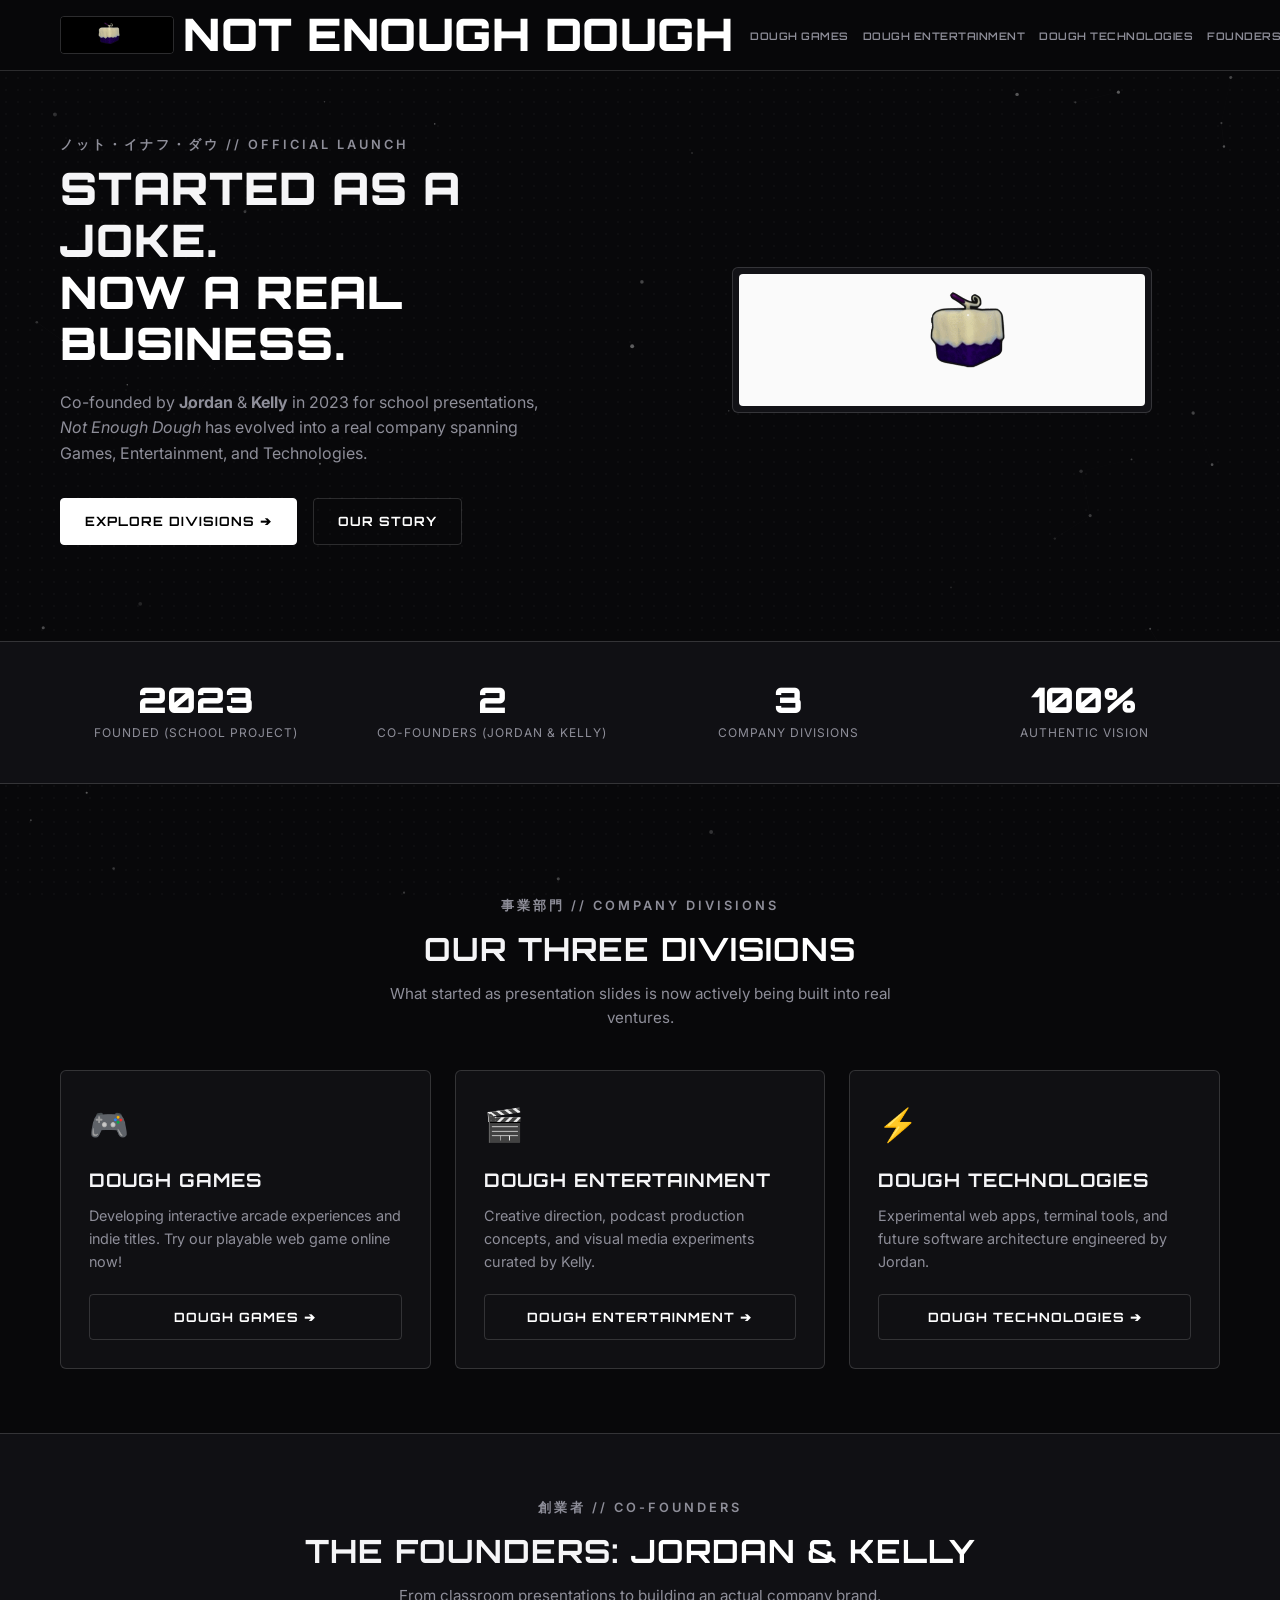
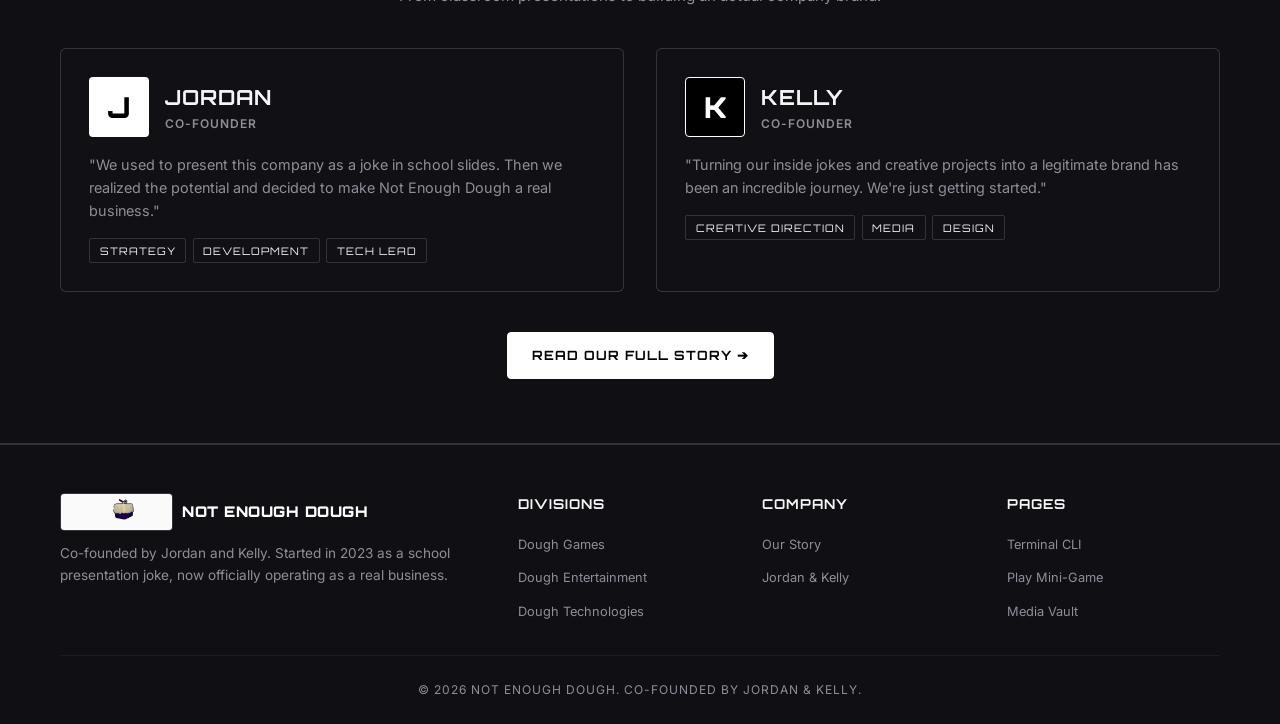
==== index.html @ a46f5b24 "Fix HTML entity encoding for brand title" ====
<!DOCTYPE html>
<html lang="en">
<head>
  <meta charset="UTF-8">
  <meta name="viewport" content="width=device-width, initial-scale=1.0">
  <title>NOT ENOUGH DOUGH | Official Headquarters</title>
  <link rel="preconnect" href="https://fonts.googleapis.com">
  <link rel="preconnect" href="https://fonts.gstatic.com" crossorigin>
  <link href="https://fonts.googleapis.com/css2?family=Inter:wght@300;400;600;700&family=Orbitron:wght@400;600;800;900&display=swap" rel="stylesheet">
  <link rel="stylesheet" href="css/style.css">
</head>
<body>

  <!-- Overlay Pattern -->
  <div class="scanlines"></div>

  <!-- Navigation -->
  <header class="navbar">
    <div class="container">
      <a href="index.html" class="logo-brand">
        <img src="assets/logo-black.gif" alt="Not Enough Dough Logo">
        <span class="brand-title" style="font-size: 2.8rem;">Not Enough Dough</span>
      </a>

      <nav>
        <ul class="nav-links">
          <li><a href="games.html">Dough Games</a></li>
          <li><a href="entertainment.html">Dough Entertainment</a></li>
          <li><a href="technologies.html">Dough Technologies</a></li>
          <li><a href="about.html">Founders & Story</a></li>
        </ul>
      </nav>

      <button class="mobile-toggle">☰</button>
    </div>
  </header>

  <main>
    <!-- Hero Section -->
    <section class="hero">
      <div class="container hero-grid">
        <div class="hero-content">
          <div class="japanese-title" style="margin-bottom: 0.5rem;">ノット・イナフ・ダウ // OFFICIAL LAUNCH</div>
          <h1>STARTED AS A JOKE. <br><span class="text-white">NOW A REAL BUSINESS.</span></h1>
          <p>
            Co-founded by <strong>Jordan</strong> & <strong>Kelly</strong> in 2023 for school presentations, <em>Not Enough Dough</em> has evolved into a real company spanning Games, Entertainment, and Technologies.
          </p>
          <div class="hero-actions">
            <a href="#divisions" class="btn btn-primary">EXPLORE DIVISIONS ➔</a>
            <a href="about.html" class="btn btn-outline">OUR STORY</a>
          </div>
        </div>

        <div class="hero-media">
          <div class="hero-logo-frame">
            <img src="assets/logo-white.gif" alt="Not Enough Dough Animated Logo">
          </div>
        </div>
      </div>
    </section>

    <!-- Real Metrics Bar -->
    <section class="stats-bar">
      <div class="container">
        <div class="stats-grid">
          <div class="stat-item">
            <div class="number">2023</div>
            <div class="label">Founded (School Project)</div>
          </div>
          <div class="stat-item">
            <div class="number">2</div>
            <div class="label">Co-Founders (Jordan & Kelly)</div>
          </div>
          <div class="stat-item">
            <div class="number">3</div>
            <div class="label">Company Divisions</div>
          </div>
          <div class="stat-item">
            <div class="number">100%</div>
            <div class="label">Authentic Vision</div>
          </div>
        </div>
      </div>
    </section>

    <!-- Divisions Section -->
    <section id="divisions">
      <div class="container">
        <div class="section-title">
          <div class="japanese-title" style="margin-bottom: 0.5rem;">事業部門 // COMPANY DIVISIONS</div>
          <h2>OUR THREE <span class="text-white">DIVISIONS</span></h2>
          <p>What started as presentation slides is now actively being built into real ventures.</p>
        </div>

        <div class="grid-3">
          <!-- Dough Games -->
          <div class="card">
            <div style="font-size: 2rem; margin-bottom: 1rem;">🎮</div>
            <h3>Dough Games</h3>
            <p style="color: var(--text-muted); font-size: 0.9rem; margin: 0.5rem 0 1.25rem;">
              Developing interactive arcade experiences and indie titles. Try our playable web game online now!
            </p>
            <a href="games.html" class="btn btn-outline" style="width: 100%;">DOUGH GAMES ➔</a>
          </div>

          <!-- Dough Entertainment -->
          <div class="card">
            <div style="font-size: 2rem; margin-bottom: 1rem;">🎬</div>
            <h3>Dough Entertainment</h3>
            <p style="color: var(--text-muted); font-size: 0.9rem; margin: 0.5rem 0 1.25rem;">
              Creative direction, podcast production concepts, and visual media experiments curated by Kelly.
            </p>
            <a href="entertainment.html" class="btn btn-outline" style="width: 100%;">DOUGH ENTERTAINMENT ➔</a>
          </div>

          <!-- Dough Technologies -->
          <div class="card">
            <div style="font-size: 2rem; margin-bottom: 1rem;">⚡</div>
            <h3>Dough Technologies</h3>
            <p style="color: var(--text-muted); font-size: 0.9rem; margin: 0.5rem 0 1.25rem;">
              Experimental web apps, terminal tools, and future software architecture engineered by Jordan.
            </p>
            <a href="technologies.html" class="btn btn-outline" style="width: 100%;">DOUGH TECHNOLOGIES ➔</a>
          </div>
        </div>
      </div>
    </section>

    <!-- Co-Founders Spotlight -->
    <section style="background: var(--bg-secondary); border-top: 1px solid var(--border-color); border-bottom: 1px solid var(--border-color);">
      <div class="container">
        <div class="section-title">
          <div class="japanese-title" style="margin-bottom: 0.5rem;">創業者 // CO-FOUNDERS</div>
          <h2>THE FOUNDERS: <span class="text-white">JORDAN & KELLY</span></h2>
          <p>From classroom presentations to building an actual company brand.</p>
        </div>

        <div class="grid-2">
          <!-- Jordan -->
          <div class="card">
            <div class="founder-header">
              <div class="founder-avatar">J</div>
              <div class="founder-info">
                <h3>JORDAN</h3>
                <div class="role">CO-FOUNDER</div>
              </div>
            </div>
            <p style="color:var(--text-muted); font-size:0.9rem;">
              "We used to present this company as a joke in school slides. Then we realized the potential and decided to make Not Enough Dough a real business."
            </p>
            <div class="founder-tags">
              <span class="tag">STRATEGY</span>
              <span class="tag">DEVELOPMENT</span>
              <span class="tag">TECH LEAD</span>
            </div>
          </div>

          <!-- Kelly -->
          <div class="card">
            <div class="founder-header">
              <div class="founder-avatar" style="background:#000; color:#fff; border:1px solid #fff;">K</div>
              <div class="founder-info">
                <h3>KELLY</h3>
                <div class="role">CO-FOUNDER</div>
              </div>
            </div>
            <p style="color:var(--text-muted); font-size:0.9rem;">
              "Turning our inside jokes and creative projects into a legitimate brand has been an incredible journey. We're just getting started."
            </p>
            <div class="founder-tags">
              <span class="tag">CREATIVE DIRECTION</span>
              <span class="tag">MEDIA</span>
              <span class="tag">DESIGN</span>
            </div>
          </div>
        </div>

        <div style="text-align: center; margin-top: 2.5rem;">
          <a href="about.html" class="btn btn-primary">READ OUR FULL STORY ➔</a>
        </div>
      </div>
    </section>
  </main>

  <!-- Footer -->
  <footer>
    <div class="container">
      <div class="footer-grid">
        <div class="footer-brand">
          <div class="logo-brand">
            <img src="assets/logo-white.gif" alt="Not Enough Dough Logo">
            <span class="brand-title">Not Enough Dough</span>
          </div>
          <p>
            Co-founded by Jordan and Kelly. Started in 2023 as a school presentation joke, now officially operating as a real business.
          </p>
        </div>

        <div class="footer-column">
          <h4>DIVISIONS</h4>
          <ul>
            <li><a href="games.html">Dough Games</a></li>
            <li><a href="entertainment.html">Dough Entertainment</a></li>
            <li><a href="technologies.html">Dough Technologies</a></li>
          </ul>
        </div>

        <div class="footer-column">
          <h4>COMPANY</h4>
          <ul>
            <li><a href="about.html">Our Story</a></li>
            <li><a href="about.html#founders">Jordan & Kelly</a></li>
          </ul>
        </div>

        <div class="footer-column">
          <h4>PAGES</h4>
          <ul>
            <li><a href="technologies.html">Terminal CLI</a></li>
            <li><a href="games.html">Play Mini-Game</a></li>
            <li><a href="entertainment.html">Media Vault</a></li>
          </ul>
        </div>
      </div>

      <div class="footer-bottom">
        <p>&copy; 2026 NOT ENOUGH DOUGH. CO-FOUNDED BY JORDAN & KELLY.</p>
      </div>
    </div>
  </footer>

  <script src="js/main.js"></script>
</body>
</html>
---- css/style.css ----
/* --- NOT ENOUGH DOUGH - BLACK & WHITE ANIME DARK THEME (NO OVERFLOW & CLEAN LAYOUT) --- */
:root {
  --bg-primary: #08080a;
  --bg-secondary: #101014;
  --bg-card: rgba(18, 18, 22, 0.85);
  --bg-card-hover: rgba(28, 28, 36, 0.95);
  --text-primary: #f5f5f7;
  --text-muted: #8e8e99;
  --border-color: rgba(255, 255, 255, 0.15);
  --border-strong: #ffffff;
  --font-heading: 'Orbitron', -apple-system, BlinkMacSystemFont, sans-serif;
  --font-body: 'Inter', -apple-system, BlinkMacSystemFont, sans-serif;
  --transition-fast: 0.2s ease;
  --transition-normal: 0.3s cubic-bezier(0.16, 1, 0.3, 1);
}

*, *::before, *::after {
  margin: 0;
  padding: 0;
  box-sizing: border-box;
}

html {
  scroll-behavior: smooth;
  font-size: 16px;
  overflow-x: hidden;
}

body {
  background-color: var(--bg-primary);
  color: var(--text-primary);
  font-family: var(--font-body);
  overflow-x: hidden;
  min-height: 100vh;
  display: flex;
  flex-direction: column;
  line-height: 1.6;
  width: 100%;
}

/* Background Canvas */
#bg-canvas {
  position: fixed;
  top: 0;
  left: 0;
  width: 100vw;
  height: 100vh;
  z-index: -2;
  pointer-events: none;
}

/* Halftone pattern overlay */
.scanlines {
  position: fixed;
  top: 0;
  left: 0;
  width: 100vw;
  height: 100vh;
  background-image: radial-gradient(rgba(255, 255, 255, 0.04) 1px, transparent 0);
  background-size: 12px 12px;
  z-index: -1;
  pointer-events: none;
  opacity: 0.7;
}

/* Typography & Layout Container */
h1, h2, h3, h4, h5, h6 {
  font-family: var(--font-heading);
  letter-spacing: 1px;
  text-transform: uppercase;
  color: var(--text-primary);
  word-wrap: break-word;
}

.text-white { color: #ffffff; }
.text-muted { color: var(--text-muted); }

.japanese-title {
  font-size: 0.8rem;
  letter-spacing: 3px;
  color: var(--text-muted);
  font-weight: 600;
  text-transform: uppercase;
}

.container {
  width: 100%;
  max-width: 1200px;
  margin: 0 auto;
  padding: 0 1.25rem;
}

/* Header & Navbar */
.navbar {
  position: sticky;
  top: 0;
  z-index: 1000;
  background: rgba(8, 8, 10, 0.95);
  backdrop-filter: blur(16px);
  border-bottom: 1px solid var(--border-color);
  width: 100%;
}

.navbar .container {
  display: flex;
  justify-content: space-between;
  align-items: center;
  height: 70px;
  gap: clamp(0.5rem, 1.2vw, 1.25rem);
}

.logo-brand {
  display: flex;
  align-items: center;
  gap: 0.6rem;
  text-decoration: none;
  color: var(--text-primary);
  flex-shrink: 0;
}

.logo-brand img {
  height: 38px;
  width: auto;
  border-radius: 4px;
  border: 1px solid var(--border-color);
  flex-shrink: 0;
}

.logo-brand .brand-title {
  font-family: var(--font-heading);
  font-weight: 900;
  font-size: clamp(0.85rem, 1.15vw, 1.05rem);
  letter-spacing: 0.5px;
  color: #fff;
  text-transform: uppercase;
  white-space: nowrap;
  flex-shrink: 0;
}

.nav-links {
  display: flex;
  align-items: center;
  gap: clamp(0.35rem, 0.85vw, 0.75rem);
  list-style: none;
  flex-shrink: 1;
}

.nav-links a {
  color: var(--text-muted);
  text-decoration: none;
  font-family: var(--font-heading);
  font-size: clamp(0.65rem, 0.8vw, 0.8rem);
  font-weight: 600;
  text-transform: uppercase;
  letter-spacing: 0.5px;
  position: relative;
  padding: 0.4rem 0.1rem;
  white-space: nowrap;
  transition: var(--transition-fast);
}

.nav-links a:hover,
.nav-links a.active {
  color: #ffffff;
}

.nav-links a::after {
  content: '';
  position: absolute;
  bottom: 0;
  left: 0;
  width: 0%;
  height: 2px;
  background: #ffffff;
  transition: width var(--transition-normal);
}

.nav-links a:hover::after,
.nav-links a.active::after {
  width: 100%;
}

.mobile-toggle {
  display: none;
  background: transparent;
  border: 1px solid var(--border-color);
  color: var(--text-primary);
  padding: 0.4rem 0.75rem;
  border-radius: 4px;
  cursor: pointer;
  font-size: 1.2rem;
  line-height: 1;
  flex-shrink: 0;
}

/* Monochrome Buttons */
.btn {
  display: inline-flex;
  align-items: center;
  justify-content: center;
  gap: 0.5rem;
  padding: 0.75rem 1.5rem;
  font-family: var(--font-heading);
  font-size: 0.8rem;
  font-weight: 700;
  text-transform: uppercase;
  letter-spacing: 1px;
  text-decoration: none;
  border-radius: 4px;
  cursor: pointer;
  transition: all var(--transition-normal);
  max-width: 100%;
}

.btn-primary {
  background: #ffffff;
  color: #000000;
  border: 1px solid #ffffff;
}

.btn-primary:hover {
  background: #e0e0e0;
}

.btn-outline {
  background: transparent;
  color: #ffffff;
  border: 1px solid var(--border-color);
}

.btn-outline:hover {
  border-color: #ffffff;
  background: rgba(255, 255, 255, 0.1);
}

/* Hero Section */
.hero {
  position: relative;
  padding: 4rem 0 3rem;
  display: flex;
  align-items: center;
  width: 100%;
}

.hero-grid {
  display: grid;
  grid-template-columns: 1fr 1fr;
  gap: 3rem;
  align-items: center;
  width: 100%;
}

.hero-content h1 {
  font-size: 2.8rem;
  line-height: 1.15;
  margin-bottom: 1.25rem;
  font-weight: 900;
}

.hero-content p {
  font-size: 1rem;
  color: var(--text-muted);
  margin-bottom: 2rem;
  max-width: 500px;
}

.hero-actions {
  display: flex;
  gap: 1rem;
  flex-wrap: wrap;
}

.hero-media {
  position: relative;
  display: flex;
  justify-content: center;
  align-items: center;
  width: 100%;
}

.hero-logo-frame {
  width: 100%;
  max-width: 420px;
  border-radius: 6px;
  padding: 6px;
  background: #121216;
  border: 1px solid var(--border-color);
}

.hero-logo-frame img {
  width: 100%;
  height: auto;
  border-radius: 4px;
  display: block;
  object-fit: contain;
}

/* Responsive Grids */
.grid-3 {
  display: grid;
  grid-template-columns: repeat(auto-fit, minmax(280px, 1fr));
  gap: 1.5rem;
  width: 100%;
}

.grid-2 {
  display: grid;
  grid-template-columns: repeat(auto-fit, minmax(320px, 1fr));
  gap: 2rem;
  width: 100%;
}

/* Cards */
.card {
  background: var(--bg-card);
  border: 1px solid var(--border-color);
  border-radius: 6px;
  padding: 1.75rem;
  position: relative;
  overflow: hidden;
  transition: all var(--transition-normal);
  width: 100%;
}

.card:hover {
  background: var(--bg-card-hover);
  border-color: #ffffff;
}

.founder-header {
  display: flex;
  align-items: center;
  gap: 1rem;
  margin-bottom: 1rem;
}

.founder-avatar {
  width: 60px;
  height: 60px;
  border-radius: 4px;
  background: #ffffff;
  color: #000000;
  display: flex;
  align-items: center;
  justify-content: center;
  font-family: var(--font-heading);
  font-weight: 900;
  font-size: 1.8rem;
  flex-shrink: 0;
}

.founder-info h3 {
  font-size: 1.3rem;
}

.founder-info .role {
  color: var(--text-muted);
  font-size: 0.75rem;
  font-weight: 600;
  letter-spacing: 1px;
}

.founder-tags {
  display: flex;
  flex-wrap: wrap;
  gap: 0.4rem;
  margin-top: 1rem;
}

.tag {
  background: transparent;
  border: 1px solid var(--border-color);
  padding: 0.2rem 0.6rem;
  border-radius: 2px;
  font-size: 0.65rem;
  font-family: var(--font-heading);
  color: var(--text-primary);
  letter-spacing: 1px;
}

/* Stats Counter Bar */
.stats-bar {
  background: var(--bg-secondary);
  border-top: 1px solid var(--border-color);
  border-bottom: 1px solid var(--border-color);
  padding: 2.5rem 0;
  margin: 3rem 0;
  width: 100%;
}

.stats-grid {
  display: grid;
  grid-template-columns: repeat(auto-fit, minmax(160px, 1fr));
  gap: 1.5rem;
  text-align: center;
}

.stat-item .number {
  font-family: var(--font-heading);
  font-size: 2.2rem;
  font-weight: 900;
  color: #ffffff;
  line-height: 1;
  margin-bottom: 0.4rem;
}

.stat-item .label {
  color: var(--text-muted);
  font-size: 0.75rem;
  text-transform: uppercase;
  letter-spacing: 1px;
}

/* Sections General */
section {
  padding: 4rem 0;
  width: 100%;
}

.section-title {
  text-align: center;
  margin-bottom: 2.5rem;
}

.section-title h2 {
  font-size: 2rem;
  margin-bottom: 0.4rem;
}

.section-title p {
  color: var(--text-muted);
  font-size: 0.95rem;
  max-width: 550px;
  margin: 0 auto;
}

/* Interactive Components Fit */
.terminal-window {
  background: #000000;
  border: 1px solid var(--border-color);
  border-radius: 4px;
  width: 100%;
  max-width: 100%;
  overflow: hidden;
}

.terminal-header {
  background: #121216;
  padding: 0.5rem 0.85rem;
  display: flex;
  align-items: center;
  justify-content: space-between;
  border-bottom: 1px solid var(--border-color);
}

.terminal-body {
  padding: 1rem;
  height: 280px;
  overflow-y: auto;
  color: #f0f0f5;
  display: flex;
  flex-direction: column;
  gap: 0.35rem;
}

.terminal-line {
  line-height: 1.4;
  word-break: break-word;
  font-size: 0.85rem;
}

.terminal-input-row {
  display: flex;
  align-items: center;
  gap: 0.5rem;
}

.terminal-input {
  background: transparent;
  border: none;
  color: #ffffff;
  font-family: inherit;
  font-size: 0.85rem;
  outline: none;
  flex: 1;
  width: 100%;
}

/* Canvas Mini Game Responsive Container */
.game-container {
  display: flex;
  flex-direction: column;
  align-items: center;
  gap: 1.25rem;
  width: 100%;
}

#game-canvas {
  background: #000000;
  border: 1px solid var(--border-color);
  border-radius: 4px;
  width: 100%;
  max-width: 640px;
  height: auto;
  aspect-ratio: 16 / 9;
}

.game-controls {
  display: flex;
  gap: 0.75rem;
  align-items: center;
  flex-wrap: wrap;
  justify-content: center;
  width: 100%;
}

/* Footer */
footer {
  margin-top: auto;
  background: var(--bg-secondary);
  border-top: 1px solid var(--border-color);
  padding: 3rem 0 1.5rem;
  width: 100%;
}

.footer-grid {
  display: grid;
  grid-template-columns: 2fr repeat(3, 1fr);
  gap: 2rem;
  margin-bottom: 2rem;
}

.footer-brand p {
  color: var(--text-muted);
  margin-top: 0.75rem;
  font-size: 0.85rem;
}

.footer-column h4 {
  color: var(--text-primary);
  font-size: 0.85rem;
  margin-bottom: 1rem;
  letter-spacing: 1px;
}

.footer-column ul {
  list-style: none;
  display: flex;
  flex-direction: column;
  gap: 0.5rem;
}

.footer-column a {
  color: var(--text-muted);
  text-decoration: none;
  font-size: 0.8rem;
}

.footer-column a:hover {
  color: #ffffff;
}

.footer-bottom {
  text-align: center;
  padding-top: 1.5rem;
  border-top: 1px solid rgba(255, 255, 255, 0.05);
  color: var(--text-muted);
  font-size: 0.75rem;
  letter-spacing: 1px;
}

/* Responsive & Mobile Fixes */
@media (max-width: 900px) {
  .hero-grid {
    grid-template-columns: 1fr;
    text-align: center;
    gap: 2.5rem;
  }

  .hero-content p {
    margin: 0 auto 1.5rem;
  }

  .hero-actions {
    justify-content: center;
  }

  .footer-grid {
    grid-template-columns: 1fr 1fr;
  }
}

@media (max-width: 960px) {
  .nav-links {
    position: fixed;
    top: 70px;
    right: -100%;
    width: 220px;
    height: calc(100vh - 70px);
    background: var(--bg-secondary);
    flex-direction: column;
    gap: 1.25rem;
    padding: 1.5rem;
    align-items: flex-start;
    border-left: 1px solid var(--border-color);
    transition: right var(--transition-normal);
  }

  .nav-links a {
    font-size: 0.85rem;
    white-space: normal;
  }

  .nav-links.active {
    right: 0;
  }

  .navbar .container {
    gap: 1rem;
  }

  .mobile-toggle {
    display: block;
    flex-shrink: 0;
  }

  .hero-content h1 {
    font-size: 2rem;
  }

  .section-title h2 {
    font-size: 1.6rem;
  }

  .footer-grid {
    grid-template-columns: 1fr;
  }
}

@media (max-width: 480px) {
  .container {
    padding: 0 0.85rem;
  }

  .navbar .container {
    gap: 0.5rem;
  }

  .logo-brand .brand-title {
    font-size: clamp(0.75rem, 3.8vw, 0.9rem);
    letter-spacing: 0.25px;
  }

  .btn {
    width: 100%;
  }

  .grid-2, .grid-3 {
    grid-template-columns: 1fr;
  }
}
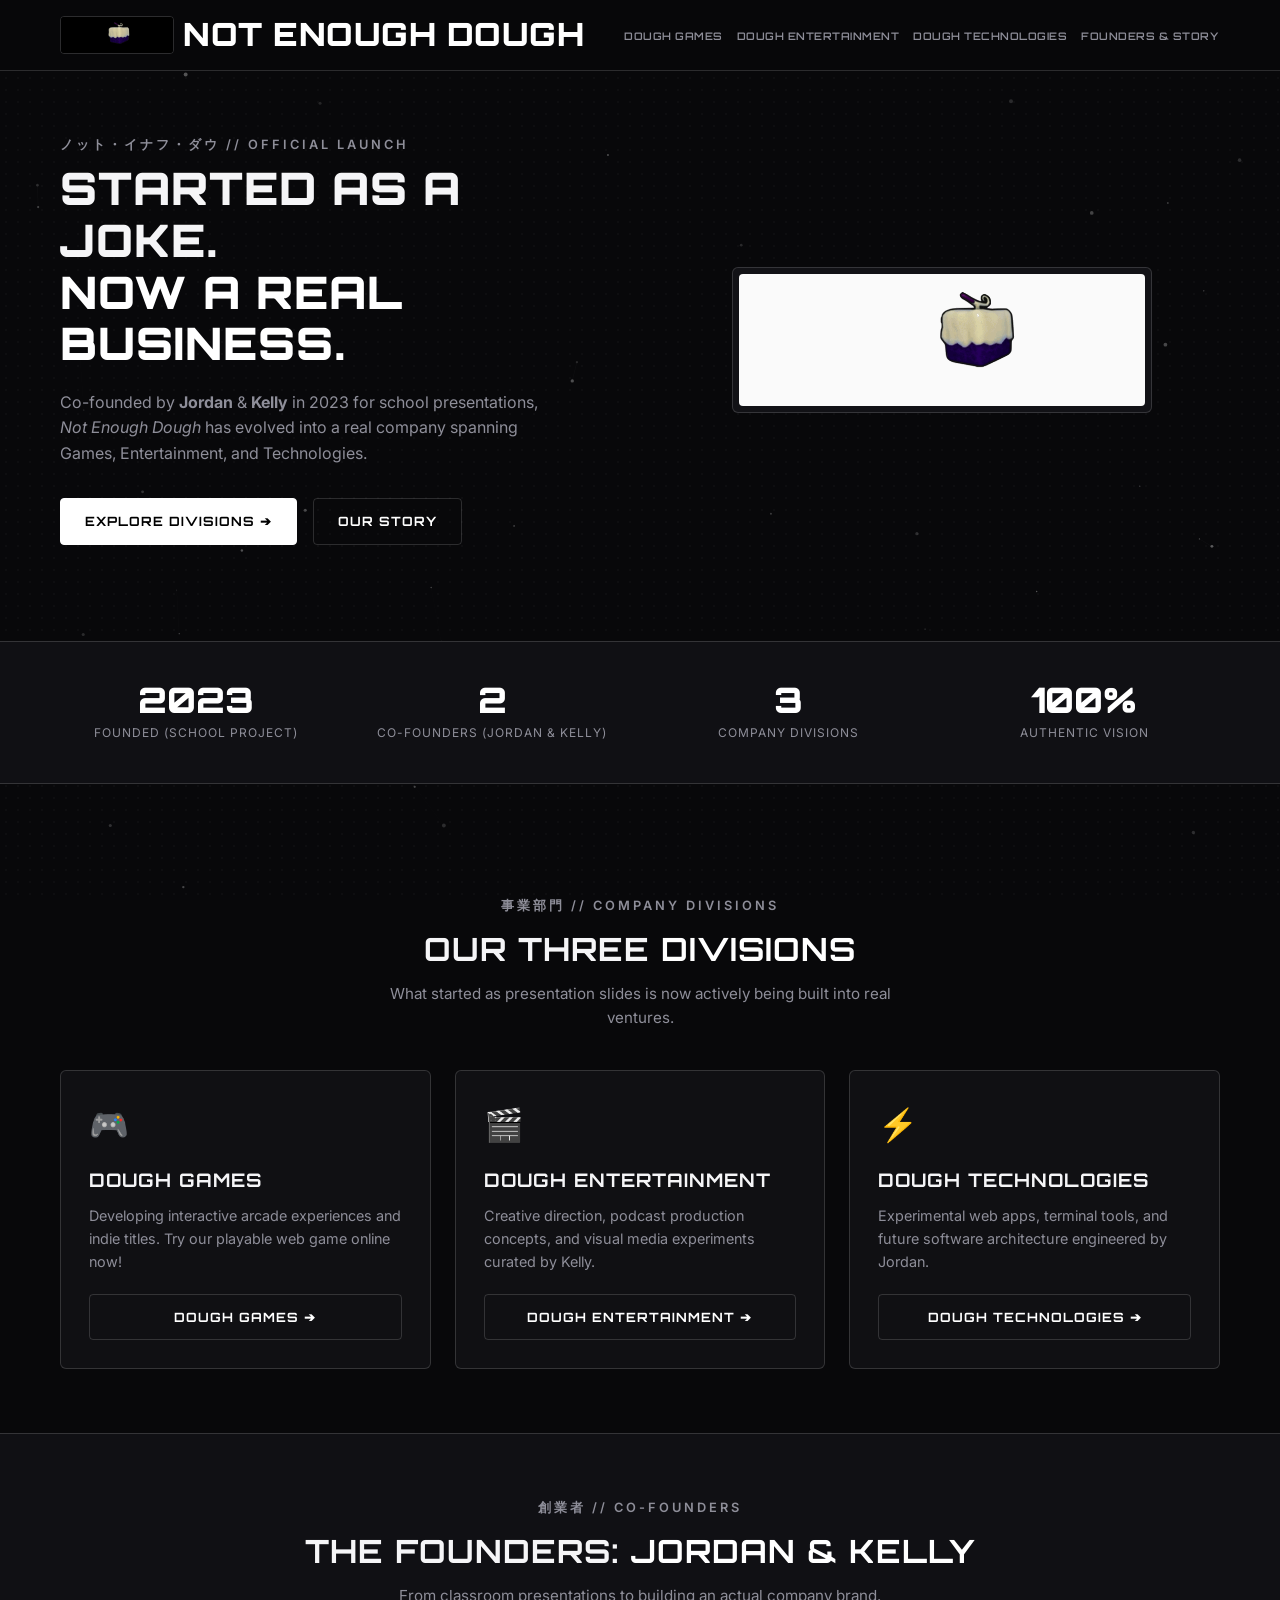
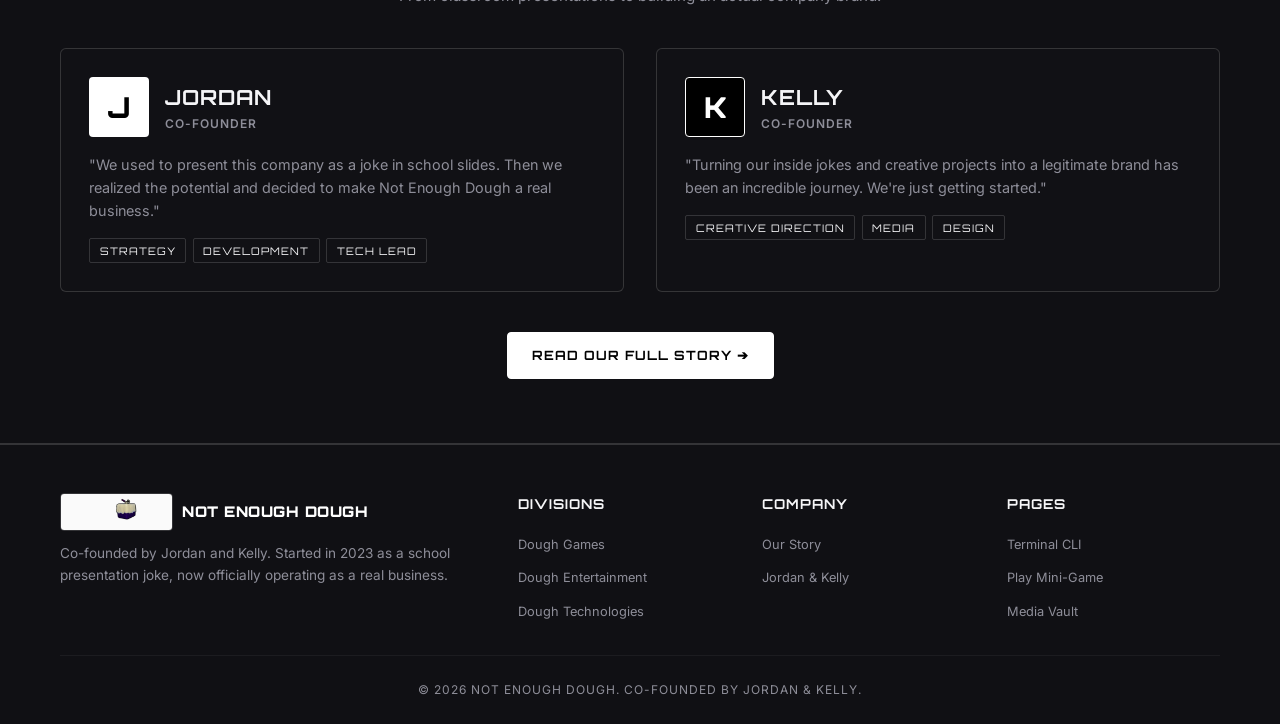
==== commit d89c9694: "Reduce brand title font size in navbar" ====
--- a/index.html
+++ b/index.html
@@ -19,7 +19,7 @@
     <div class="container">
       <a href="index.html" class="logo-brand">
         <img src="assets/logo-black.gif" alt="Not Enough Dough Logo">
-        <span class="brand-title" style="font-size: 2.8rem;">Not Enough Dough</span>
+        <span class="brand-title" style="font-size: 2rem;">Not Enough Dough</span>
       </a>
 
       <nav>
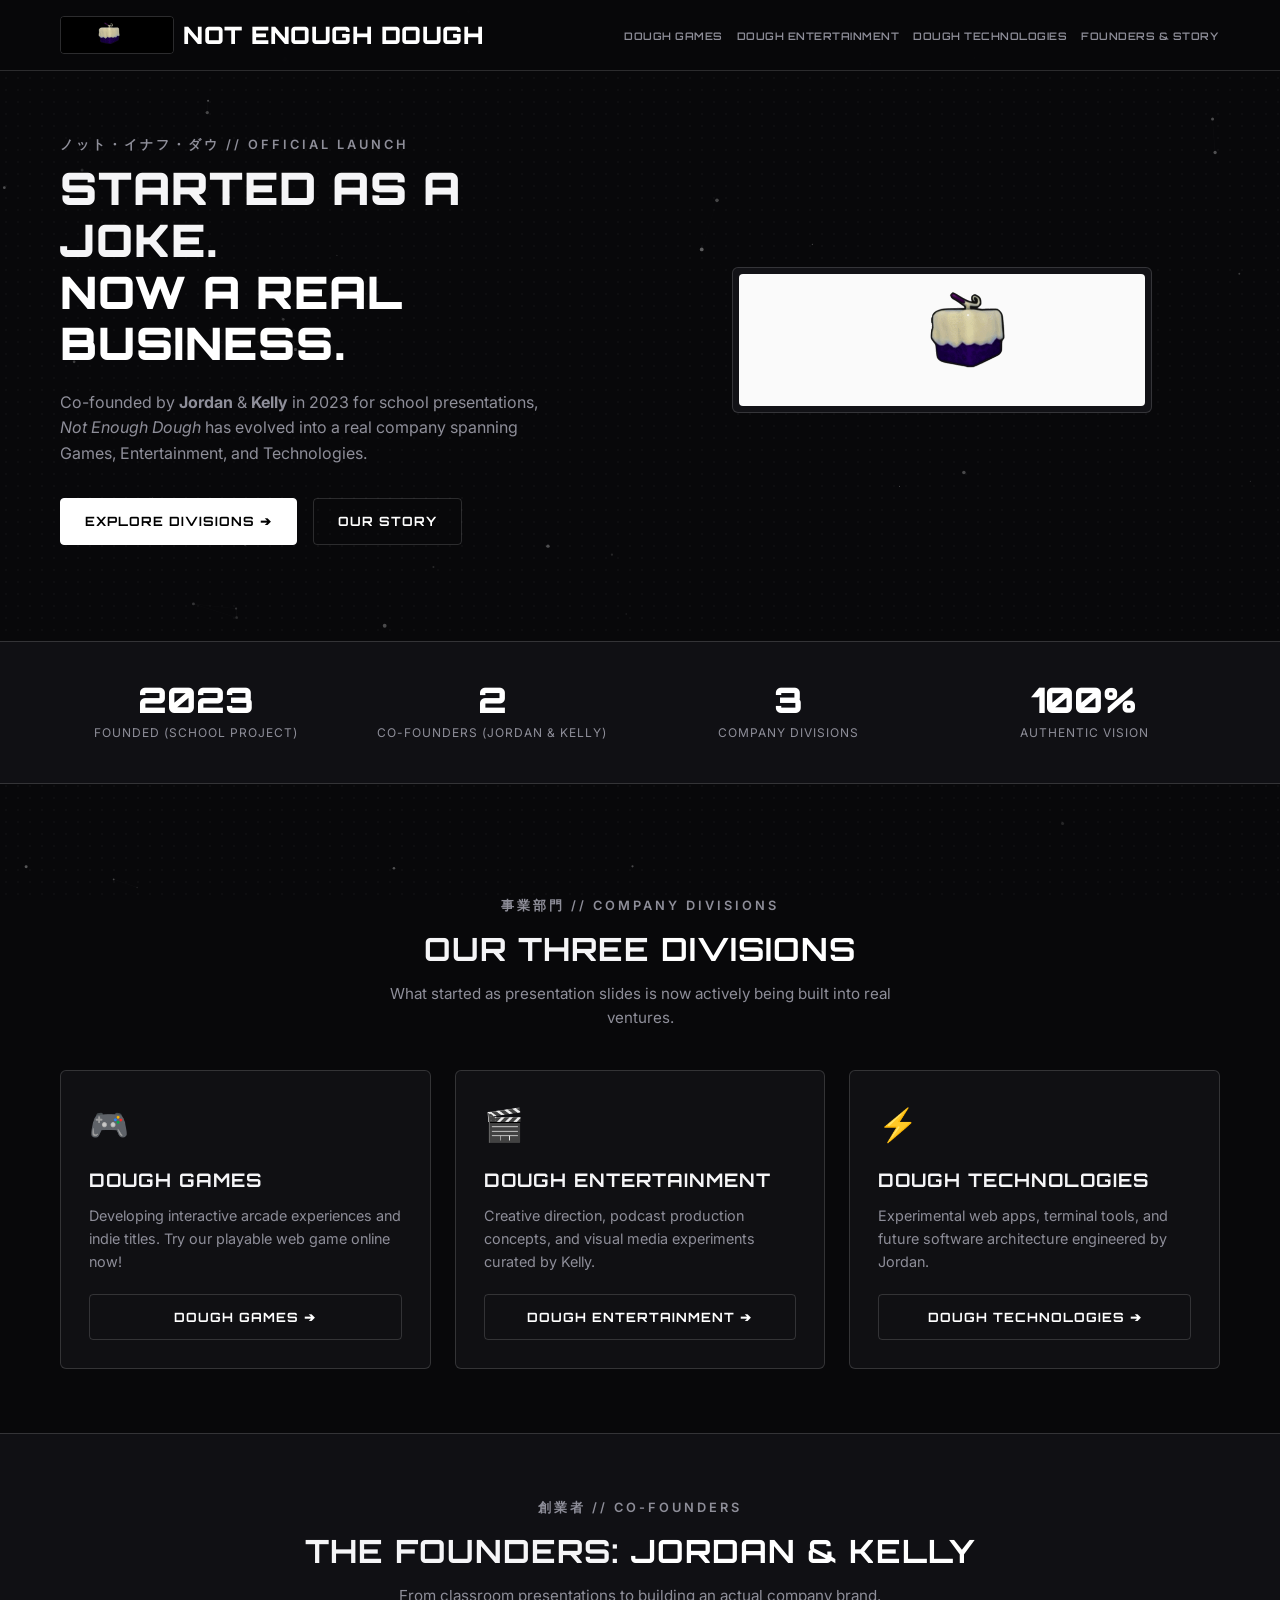
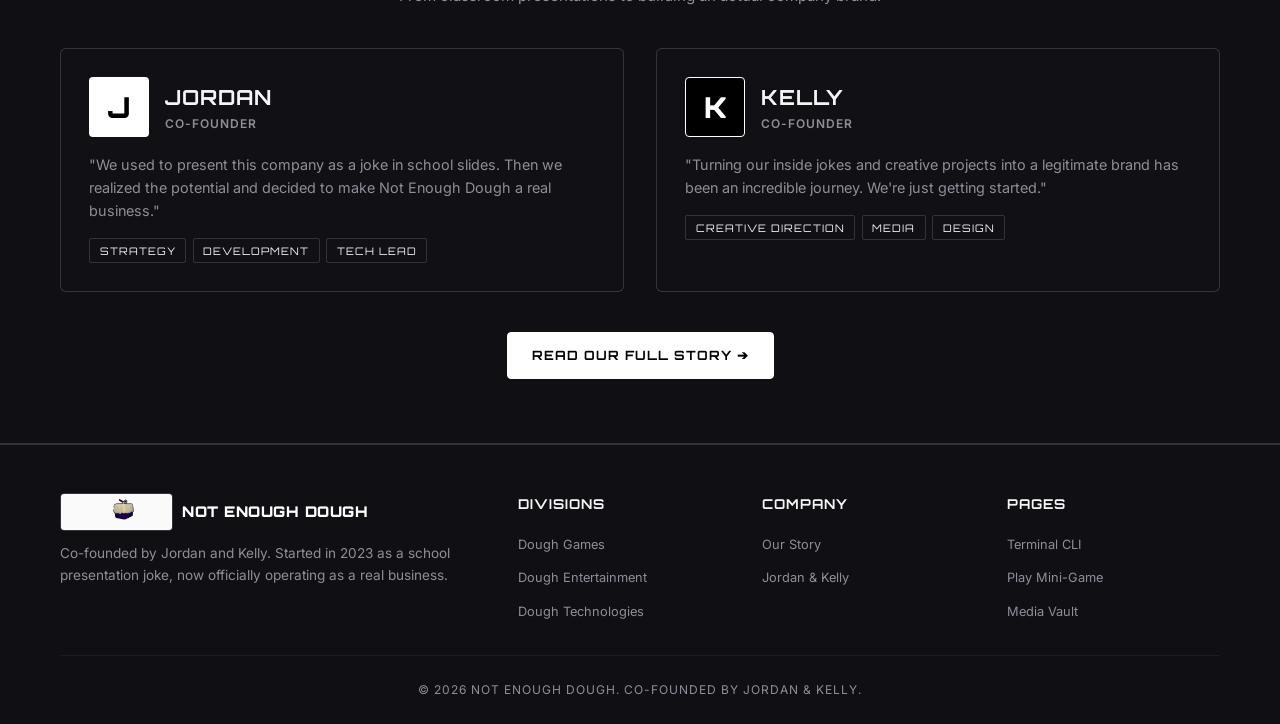
==== commit 38d51397: "Reduce brand title font size in navbar" ====
--- a/index.html
+++ b/index.html
@@ -19,7 +19,7 @@
     <div class="container">
       <a href="index.html" class="logo-brand">
         <img src="assets/logo-black.gif" alt="Not Enough Dough Logo">
-        <span class="brand-title" style="font-size: 2rem;">Not Enough Dough</span>
+        <span class="brand-title" style="font-size: 1.5rem;">Not Enough Dough</span>
       </a>
 
       <nav>
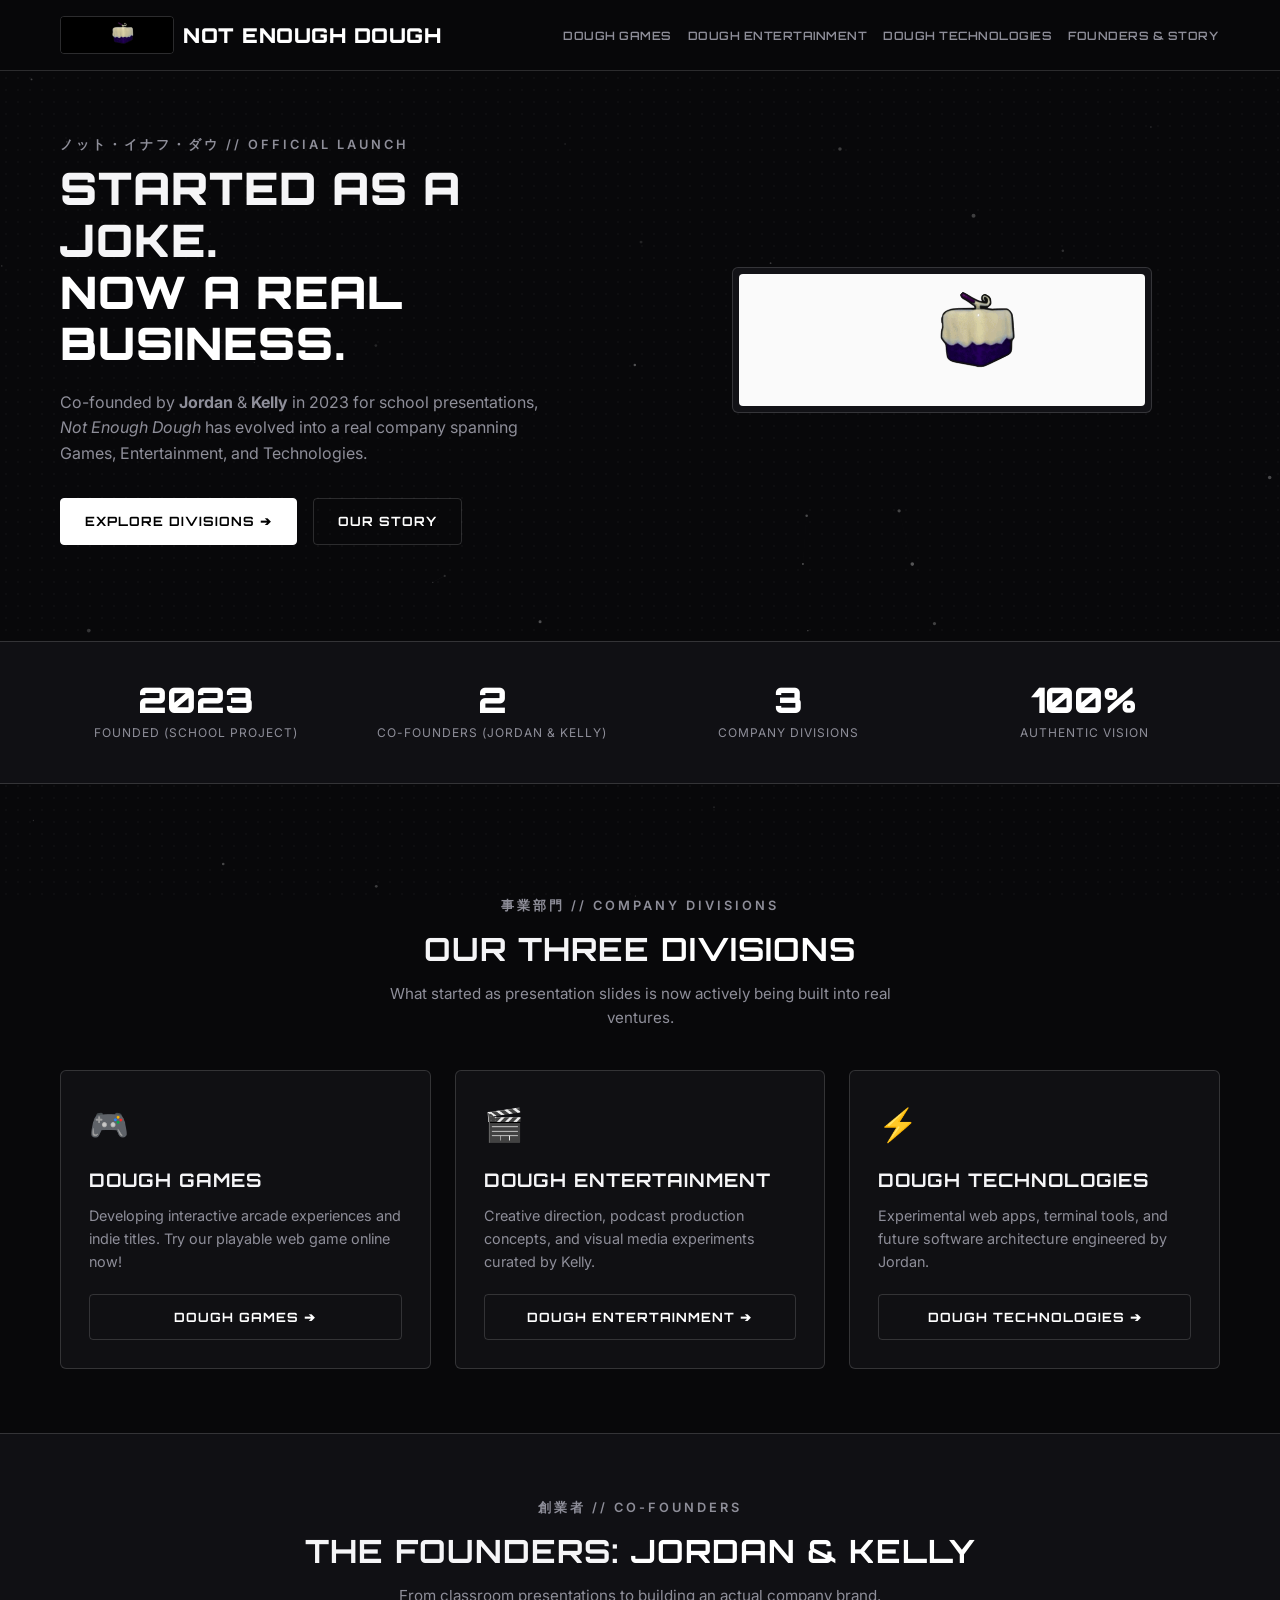
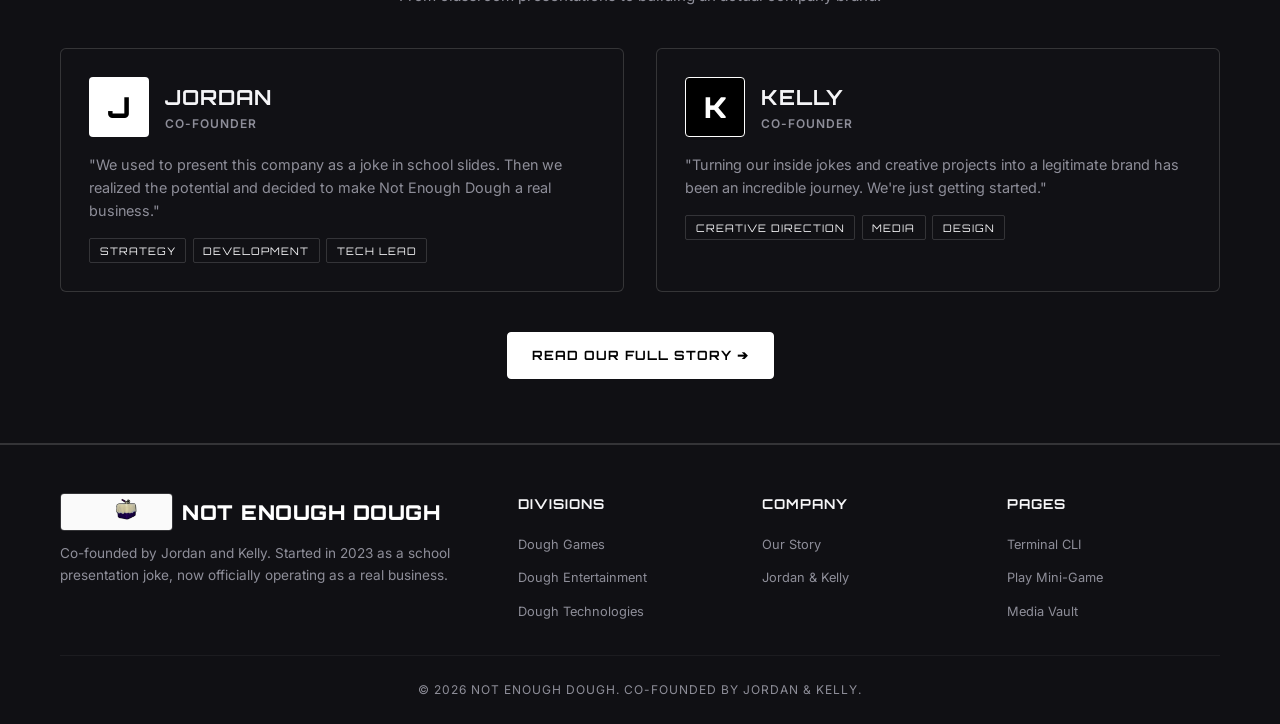
==== commit 451046ea: "fix: make header brand title and navigation links responsive to prevent clipping on mobile and small" ====
--- a/index.html
+++ b/index.html
@@ -19,7 +19,7 @@
     <div class="container">
       <a href="index.html" class="logo-brand">
         <img src="assets/logo-black.gif" alt="Not Enough Dough Logo">
-        <span class="brand-title" style="font-size: 1.5rem;">Not Enough Dough</span>
+        <span class="brand-title">Not Enough Dough</span>
       </a>
 
       <nav>
--- a/css/style.css
+++ b/css/style.css
@@ -115,7 +115,8 @@
   gap: 0.6rem;
   text-decoration: none;
   color: var(--text-primary);
-  flex-shrink: 0;
+  flex-shrink: 1;
+  min-width: 0;
 }
 
 .logo-brand img {
@@ -129,27 +130,29 @@
 .logo-brand .brand-title {
   font-family: var(--font-heading);
   font-weight: 900;
-  font-size: clamp(0.85rem, 1.15vw, 1.05rem);
+  font-size: clamp(0.9rem, 1.6vw, 1.35rem);
   letter-spacing: 0.5px;
   color: #fff;
   text-transform: uppercase;
   white-space: nowrap;
+  flex-shrink: 1;
+  overflow: hidden;
+  text-overflow: ellipsis;
+}
+
+.nav-links {
+  display: flex;
+  align-items: center;
+  gap: clamp(0.35rem, 1vw, 0.85rem);
+  list-style: none;
   flex-shrink: 0;
-}
-
-.nav-links {
-  display: flex;
-  align-items: center;
-  gap: clamp(0.35rem, 0.85vw, 0.75rem);
-  list-style: none;
-  flex-shrink: 1;
 }
 
 .nav-links a {
   color: var(--text-muted);
   text-decoration: none;
   font-family: var(--font-heading);
-  font-size: clamp(0.65rem, 0.8vw, 0.8rem);
+  font-size: clamp(0.7rem, 0.9vw, 0.825rem);
   font-weight: 600;
   text-transform: uppercase;
   letter-spacing: 0.5px;
@@ -646,9 +649,22 @@
     gap: 0.5rem;
   }
 
+  .logo-brand {
+    gap: 0.4rem;
+  }
+
+  .logo-brand img {
+    height: 32px;
+  }
+
   .logo-brand .brand-title {
-    font-size: clamp(0.75rem, 3.8vw, 0.9rem);
-    letter-spacing: 0.25px;
+    font-size: clamp(0.75rem, 4.2vw, 1.05rem);
+    letter-spacing: 0px;
+  }
+
+  .mobile-toggle {
+    padding: 0.35rem 0.6rem;
+    font-size: 1.1rem;
   }
 
   .btn {
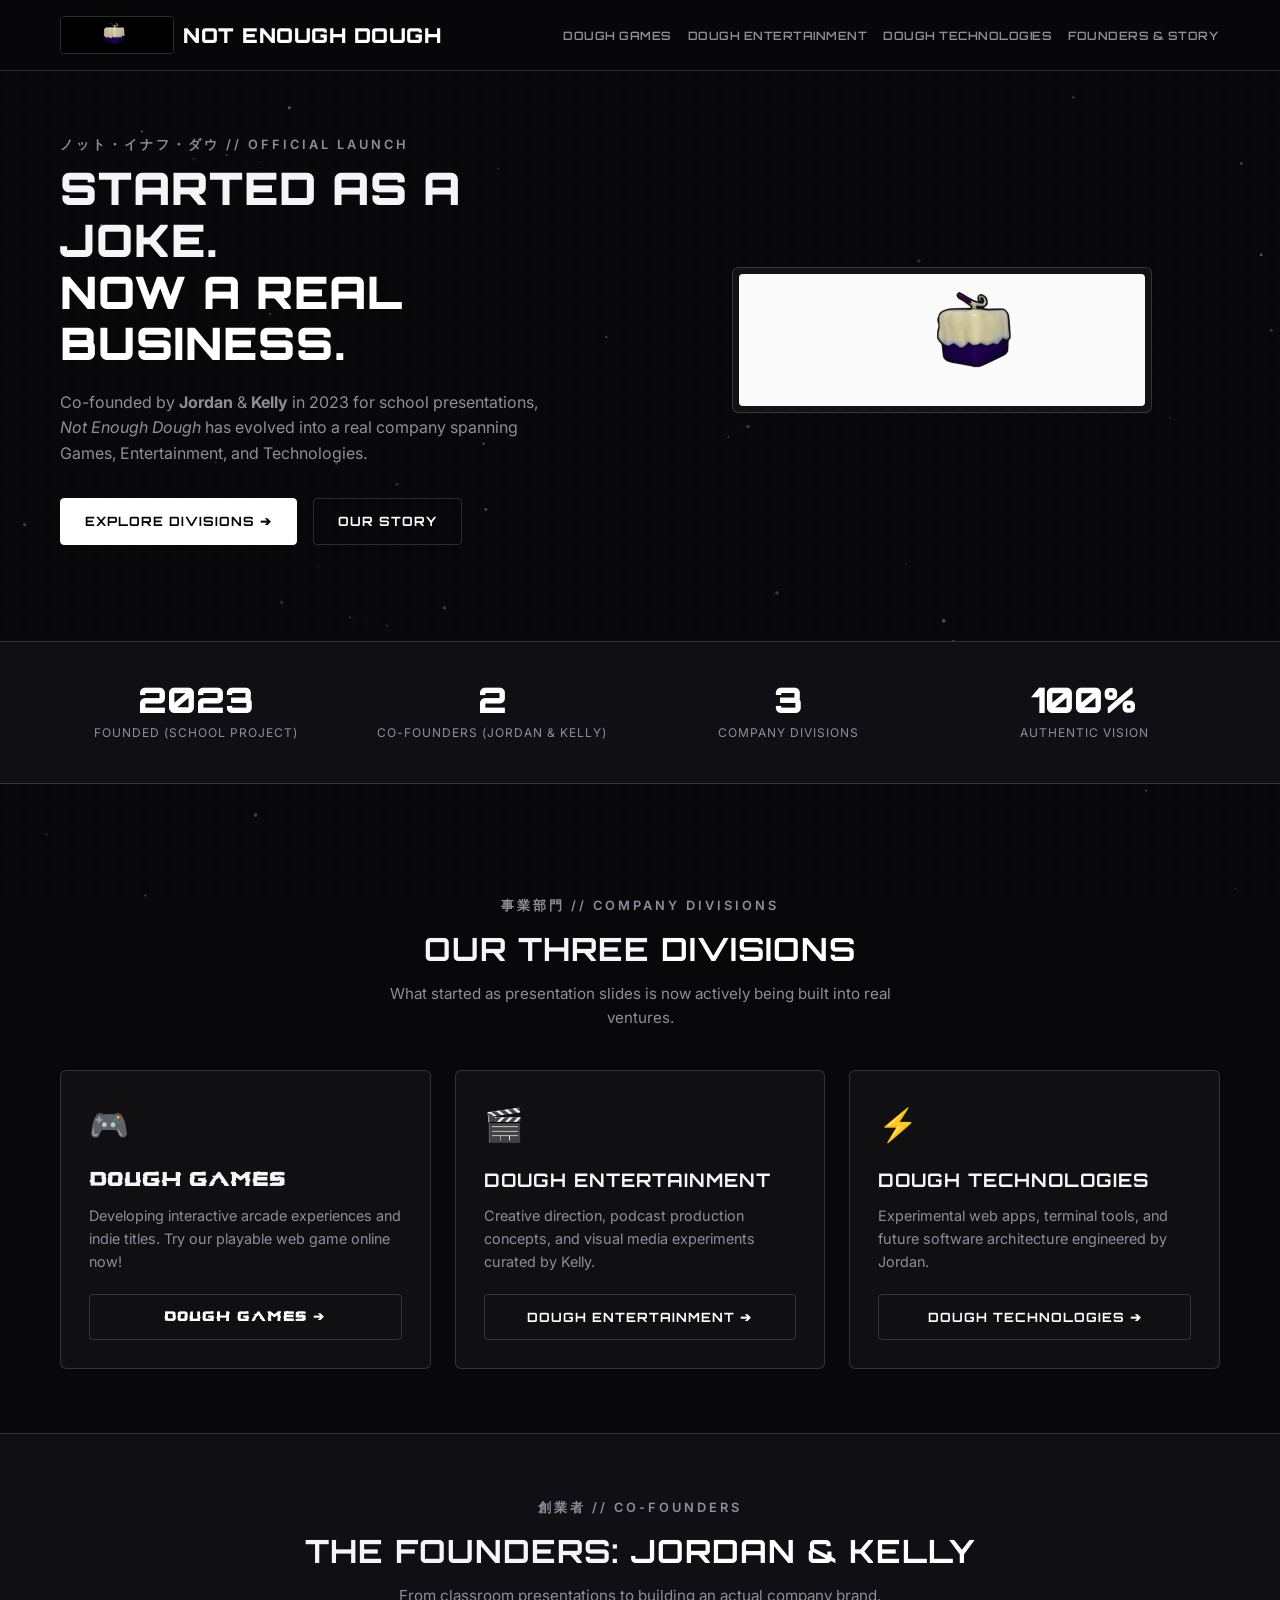
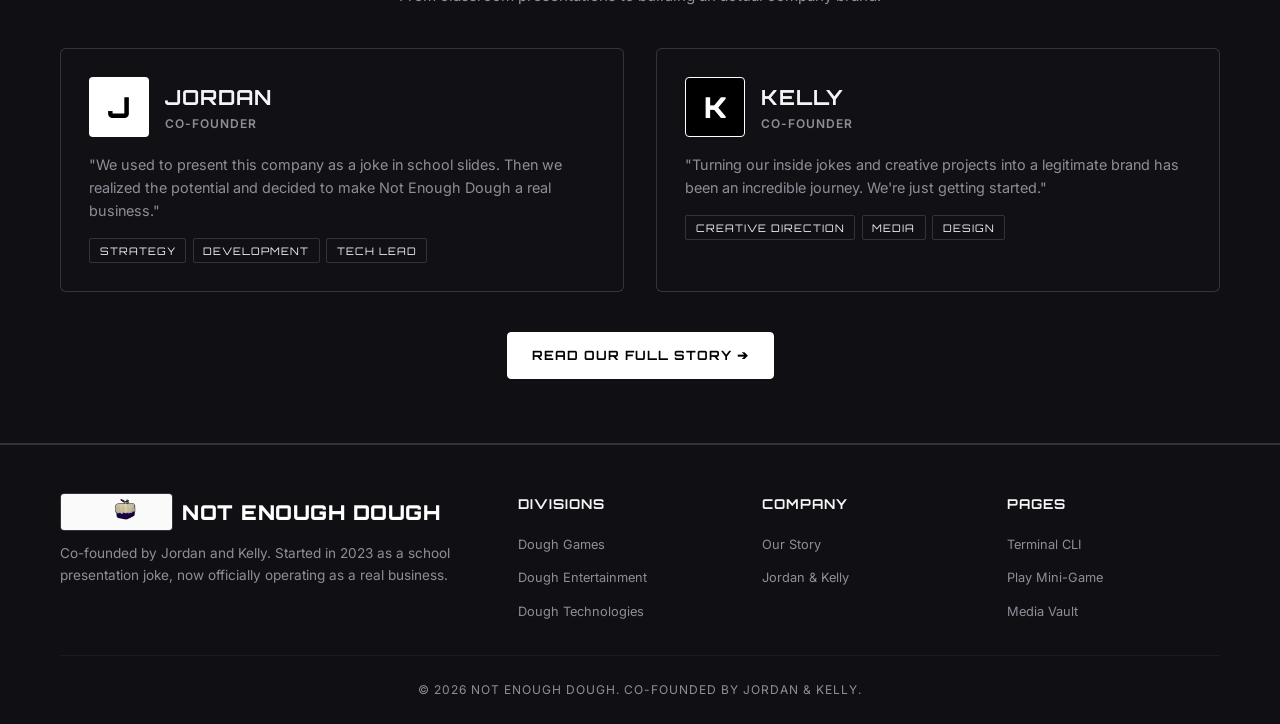
==== commit 12ec9eaf: "Add Glitch inside font under fonts/ and apply to Dough Games Co-authored-by: Kozjo09 <191341916+Kozj" ====
--- a/index.html
+++ b/index.html
@@ -96,11 +96,11 @@
           <!-- Dough Games -->
           <div class="card">
             <div style="font-size: 2rem; margin-bottom: 1rem;">🎮</div>
-            <h3>Dough Games</h3>
+            <h3 class="dough-games-title">Dough Games</h3>
             <p style="color: var(--text-muted); font-size: 0.9rem; margin: 0.5rem 0 1.25rem;">
               Developing interactive arcade experiences and indie titles. Try our playable web game online now!
             </p>
-            <a href="games.html" class="btn btn-outline" style="width: 100%;">DOUGH GAMES ➔</a>
+            <a href="games.html" class="btn btn-outline" style="width: 100%;"><span class="dough-games-title">DOUGH GAMES ➔</span></a>
           </div>
 
           <!-- Dough Entertainment -->
--- a/css/style.css
+++ b/css/style.css
@@ -1,3 +1,10 @@
+@font-face {
+  font-family: 'Glitch Inside';
+  src: url('../fonts/Glitch inside.otf') format('opentype');
+  font-weight: normal;
+  font-style: normal;
+}
+
 /* --- NOT ENOUGH DOUGH - BLACK & WHITE ANIME DARK THEME (NO OVERFLOW & CLEAN LAYOUT) --- */
 :root {
   --bg-primary: #08080a;
@@ -9,6 +16,7 @@
   --border-color: rgba(255, 255, 255, 0.15);
   --border-strong: #ffffff;
   --font-heading: 'Orbitron', -apple-system, BlinkMacSystemFont, sans-serif;
+  --font-glitch: 'Glitch Inside', 'Orbitron', -apple-system, BlinkMacSystemFont, sans-serif;
   --font-body: 'Inter', -apple-system, BlinkMacSystemFont, sans-serif;
   --transition-fast: 0.2s ease;
   --transition-normal: 0.3s cubic-bezier(0.16, 1, 0.3, 1);
@@ -675,3 +683,73 @@
     grid-template-columns: 1fr;
   }
 }
+
+/* Custom Crisp Chat Message Container */
+.chat-messages {
+  display: flex;
+  flex-direction: column;
+  gap: 0.75rem;
+  max-height: 280px;
+  overflow-y: auto;
+  padding: 0.85rem;
+  background: #08080a;
+  border: 1px solid var(--border-color);
+  border-radius: 4px;
+  margin-bottom: 1rem;
+}
+
+.chat-message {
+  max-width: 85%;
+  padding: 0.65rem 0.85rem;
+  border-radius: 4px;
+  font-size: 0.85rem;
+  line-height: 1.4;
+  word-break: break-word;
+}
+
+.chat-message .chat-sender {
+  font-family: var(--font-heading);
+  font-size: 0.65rem;
+  margin-bottom: 0.25rem;
+  letter-spacing: 0.5px;
+  text-transform: uppercase;
+}
+
+.chat-message.user-message {
+  align-self: flex-end;
+  background: #18181c;
+  border: 1px solid var(--border-color);
+  color: #ffffff;
+}
+
+.chat-message.user-message .chat-sender {
+  color: var(--text-muted);
+}
+
+.chat-message.operator-message {
+  align-self: flex-start;
+  background: #000000;
+  border: 1px solid #ffffff;
+  color: #ffffff;
+}
+
+.chat-message.operator-message .chat-sender {
+  color: #ffffff;
+}
+
+.chat-empty-notice {
+  color: var(--text-muted);
+  font-size: 0.8rem;
+  text-align: center;
+  font-style: italic;
+  margin: auto 0;
+  padding: 1rem 0;
+}
+
+
+/* Dough Games Font */
+.dough-games-title,
+.font-glitch {
+  font-family: var(--font-glitch);
+  letter-spacing: 2px;
+}
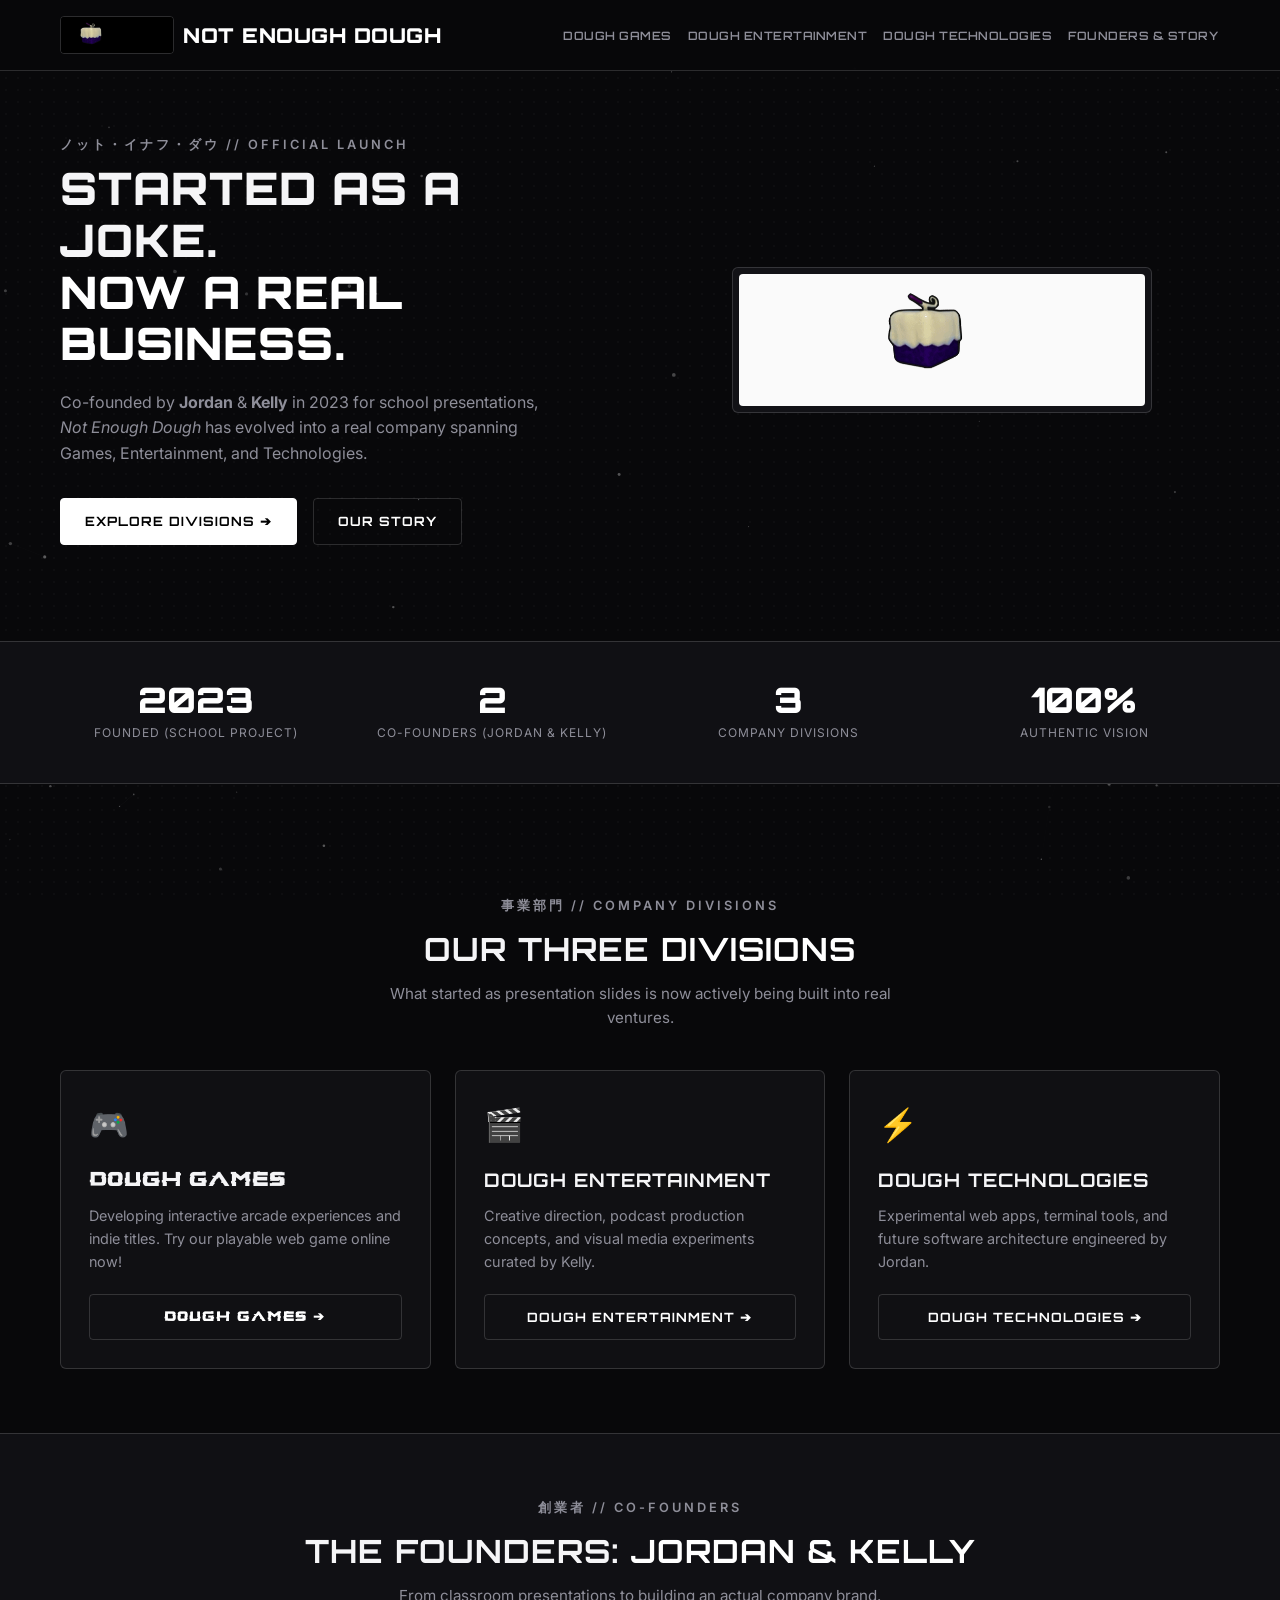
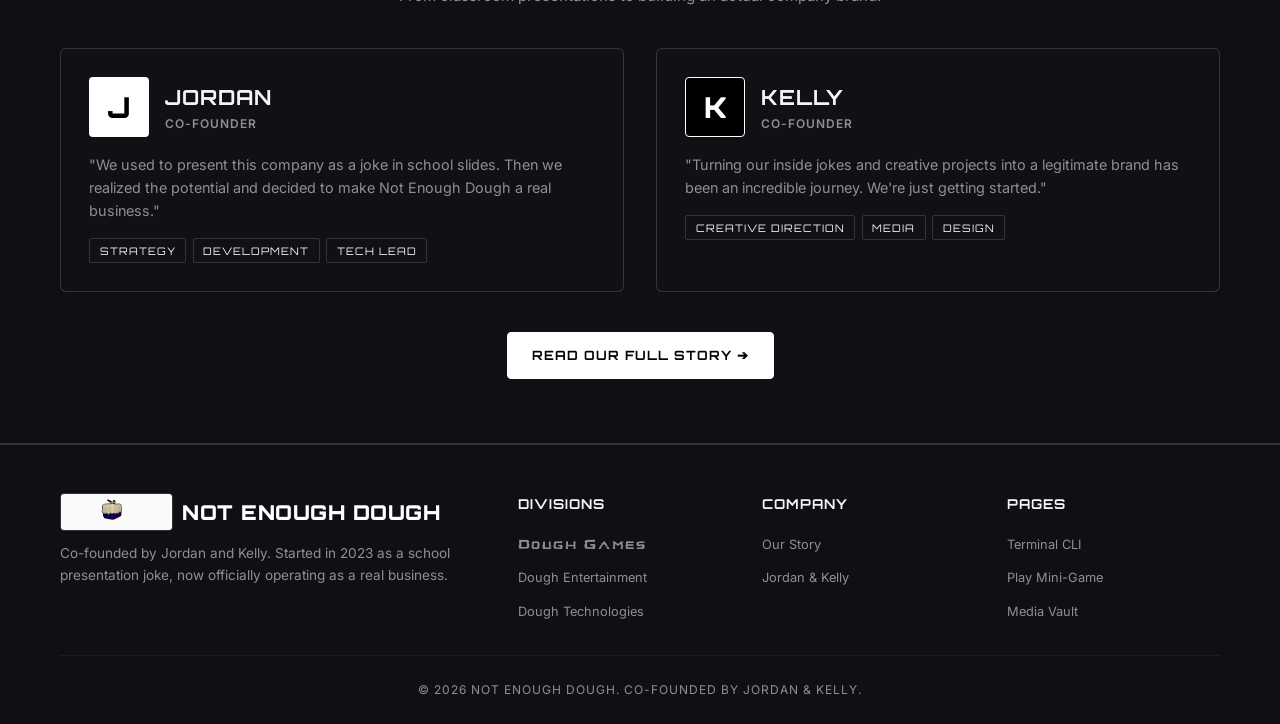
==== commit ca429e9a: "Apply Glitch Inside font to all Dough Games navigation links, titles, and buttons Co-authored-by: Ko" ====
--- a/index.html
+++ b/index.html
@@ -24,7 +24,7 @@
 
       <nav>
         <ul class="nav-links">
-          <li><a href="games.html">Dough Games</a></li>
+          <li><a href="games.html" class="font-glitch">Dough Games</a></li>
           <li><a href="entertainment.html">Dough Entertainment</a></li>
           <li><a href="technologies.html">Dough Technologies</a></li>
           <li><a href="about.html">Founders & Story</a></li>
@@ -199,7 +199,7 @@
         <div class="footer-column">
           <h4>DIVISIONS</h4>
           <ul>
-            <li><a href="games.html">Dough Games</a></li>
+            <li><a href="games.html" class="font-glitch">Dough Games</a></li>
             <li><a href="entertainment.html">Dough Entertainment</a></li>
             <li><a href="technologies.html">Dough Technologies</a></li>
           </ul>
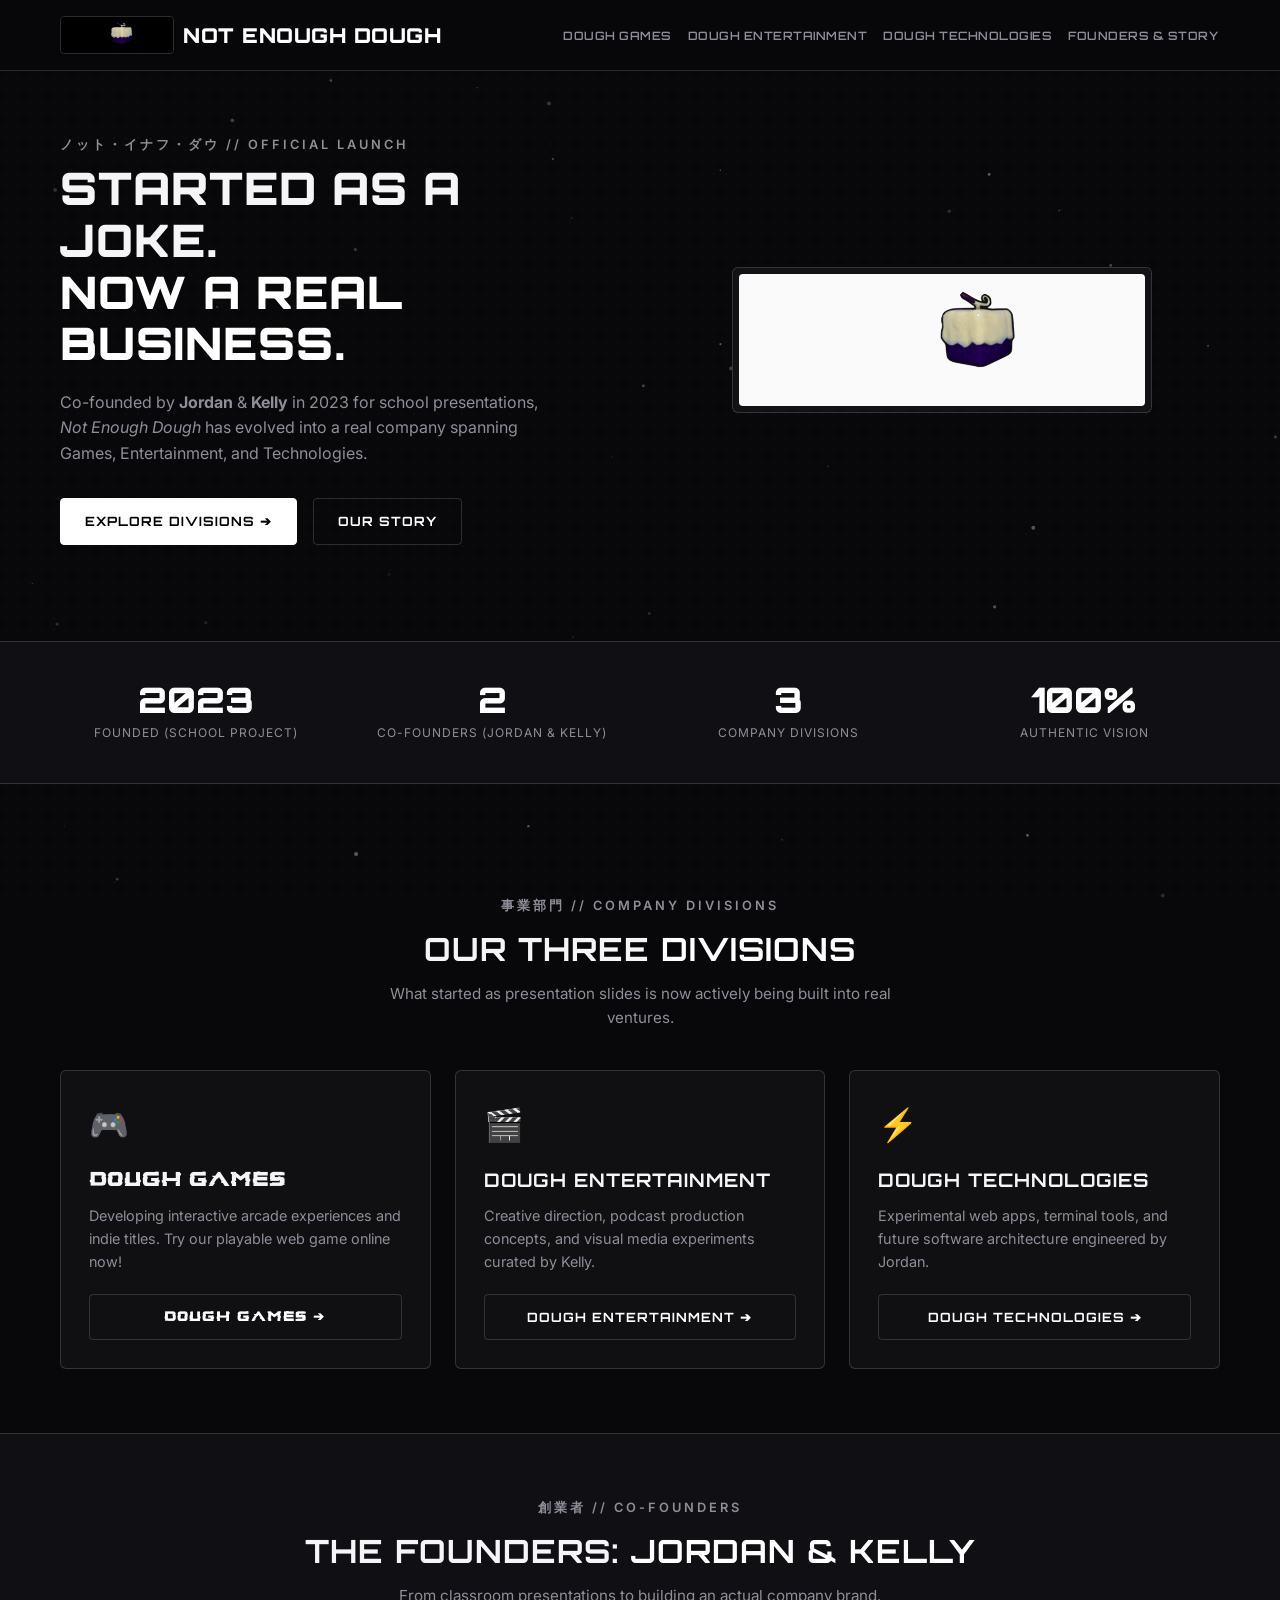
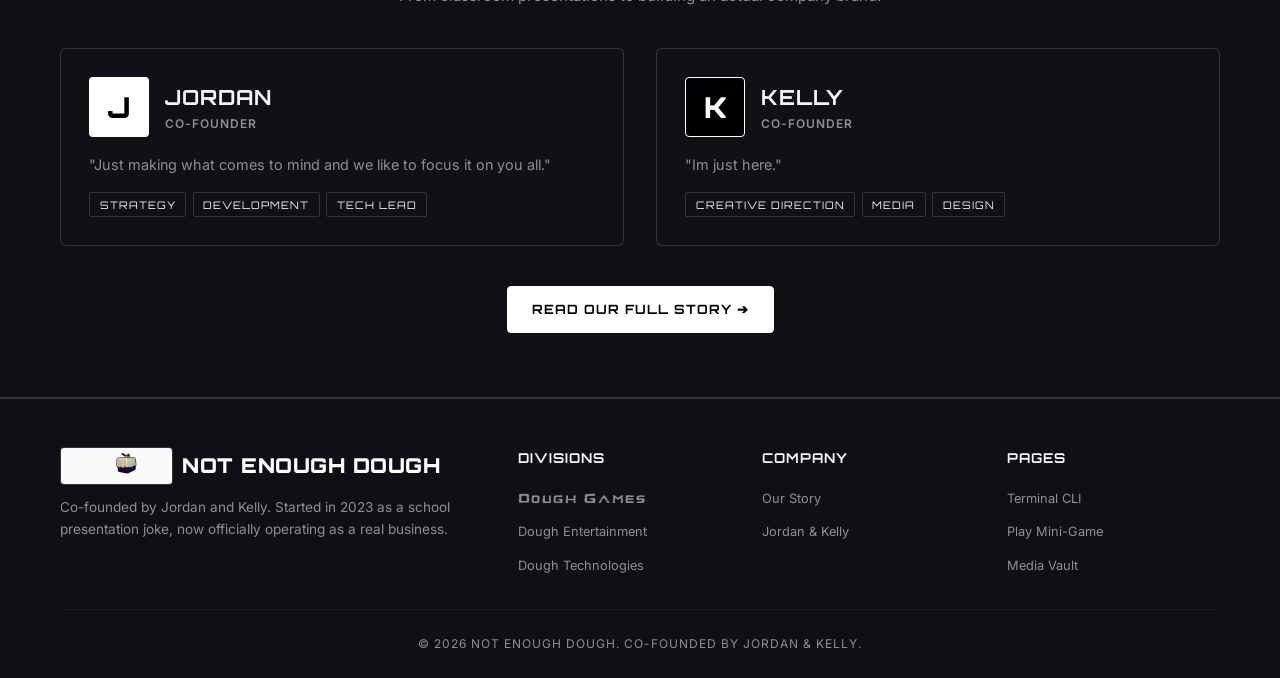
==== commit 28c4ae1f: "Change founder quotes in index.html Updated founder quotes in index.html to reflect new messaging." ====
--- a/index.html
+++ b/index.html
@@ -146,7 +146,7 @@
               </div>
             </div>
             <p style="color:var(--text-muted); font-size:0.9rem;">
-              "We used to present this company as a joke in school slides. Then we realized the potential and decided to make Not Enough Dough a real business."
+              "Just making what comes to mind and we like to focus it on you all."
             </p>
             <div class="founder-tags">
               <span class="tag">STRATEGY</span>
@@ -165,7 +165,7 @@
               </div>
             </div>
             <p style="color:var(--text-muted); font-size:0.9rem;">
-              "Turning our inside jokes and creative projects into a legitimate brand has been an incredible journey. We're just getting started."
+              "Im just here."
             </p>
             <div class="founder-tags">
               <span class="tag">CREATIVE DIRECTION</span>
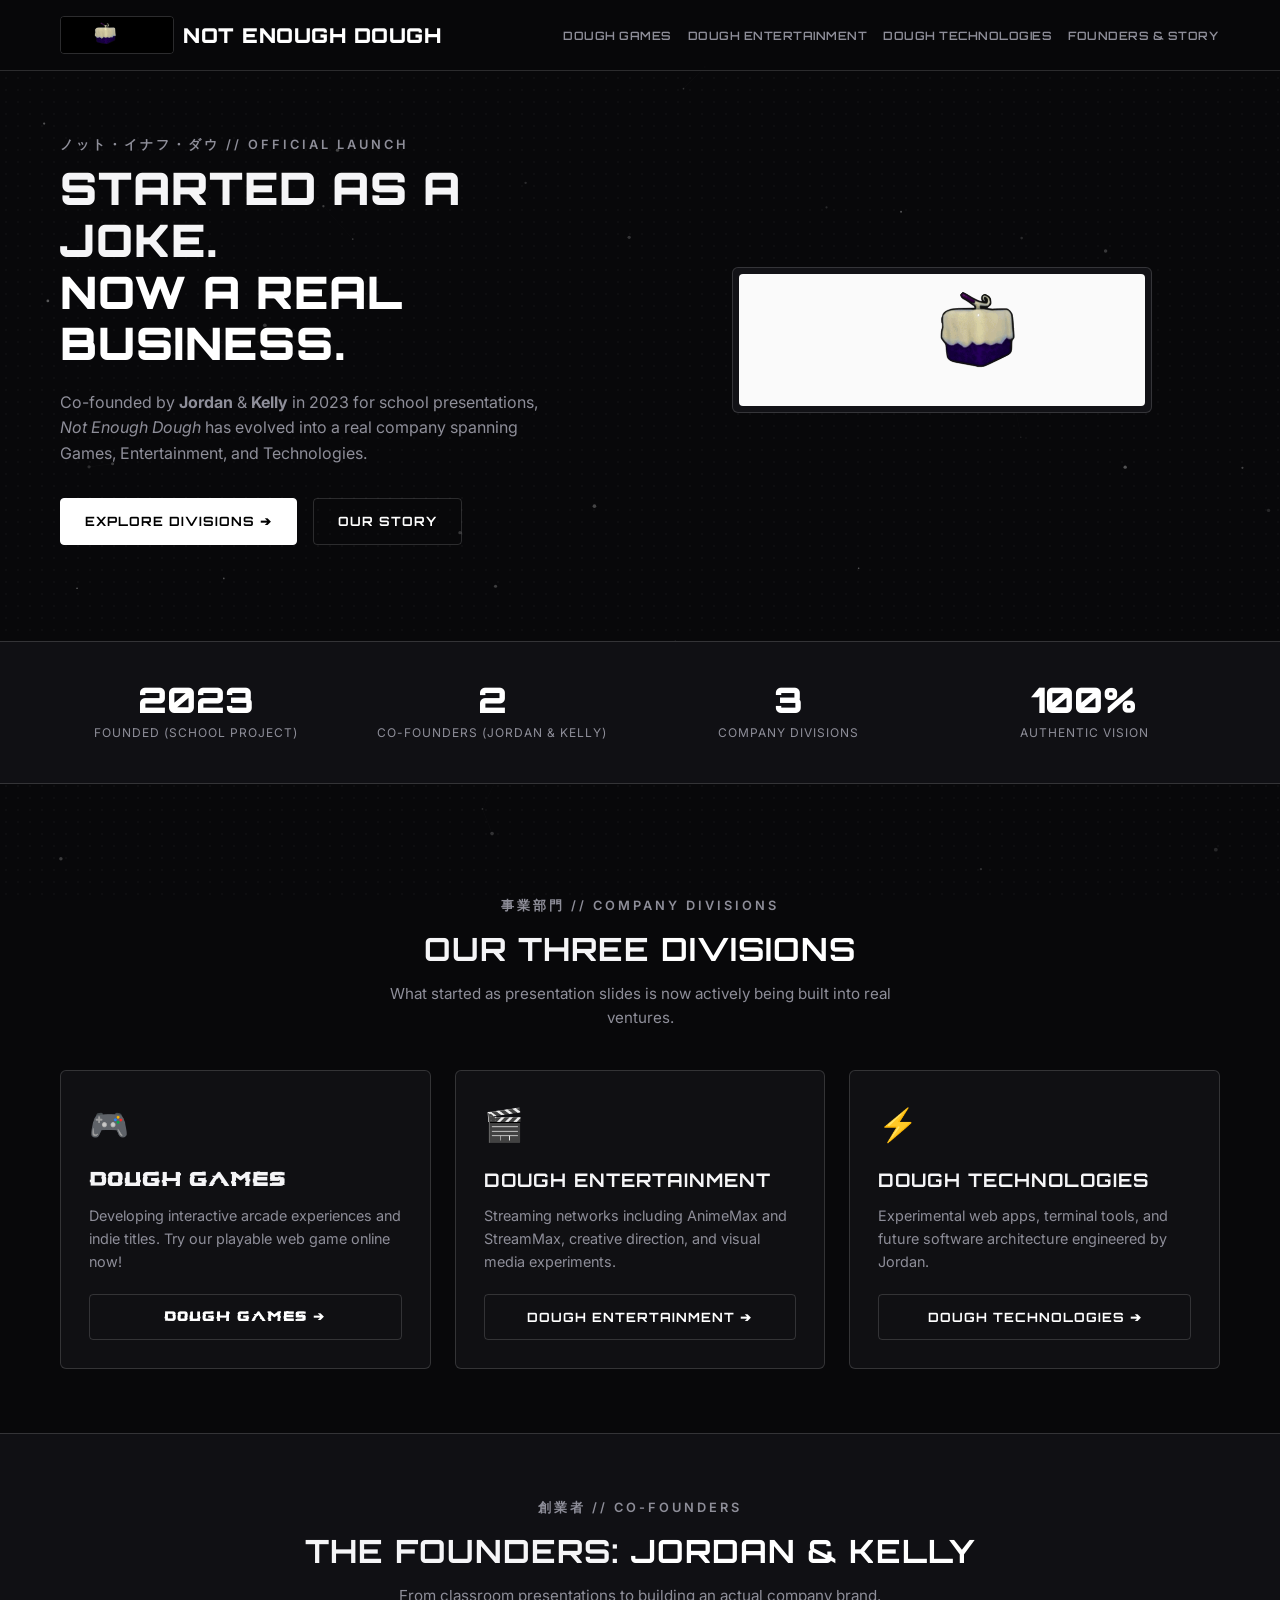
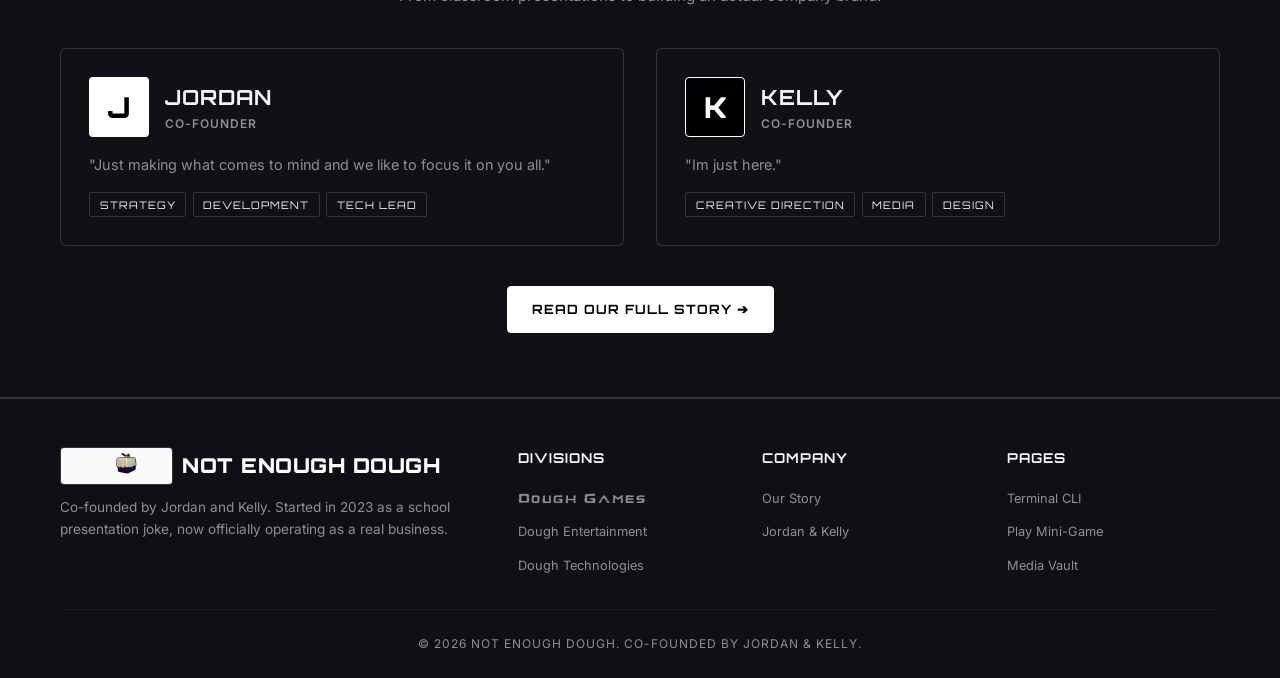
==== commit cd20e76e: "Add files via upload" ====
--- a/index.html
+++ b/index.html
@@ -3,6 +3,8 @@
 <head>
   <meta charset="UTF-8">
   <meta name="viewport" content="width=device-width, initial-scale=1.0">
+  <link rel="icon" type="image/jpeg" href="assets/logo-black.jpg">
+  <link rel="apple-touch-icon" href="assets/logo-black.jpg">
   <title>NOT ENOUGH DOUGH | Official Headquarters</title>
   <link rel="preconnect" href="https://fonts.googleapis.com">
   <link rel="preconnect" href="https://fonts.gstatic.com" crossorigin>
@@ -108,7 +110,7 @@
             <div style="font-size: 2rem; margin-bottom: 1rem;">🎬</div>
             <h3>Dough Entertainment</h3>
             <p style="color: var(--text-muted); font-size: 0.9rem; margin: 0.5rem 0 1.25rem;">
-              Creative direction, podcast production concepts, and visual media experiments curated by Kelly.
+              Streaming networks including AnimeMax and StreamMax, creative direction, and visual media experiments.
             </p>
             <a href="entertainment.html" class="btn btn-outline" style="width: 100%;">DOUGH ENTERTAINMENT ➔</a>
           </div>
--- a/css/style.css
+++ b/css/style.css
@@ -753,3 +753,44 @@
   font-family: var(--font-glitch);
   letter-spacing: 2px;
 }
+
+/* Platform Text Logos (AnimeMax & StreamMax) */
+.platform-card-header {
+  display: flex;
+  align-items: center;
+  gap: 0.75rem;
+  margin-bottom: 0.75rem;
+}
+
+.platform-favicon {
+  width: 28px;
+  height: 28px;
+  border-radius: 4px;
+  object-fit: contain;
+  flex-shrink: 0;
+  border: 1px solid var(--border-color);
+  background: #000000;
+}
+
+.logo-text-animemax,
+.logo-text-streammax {
+  font-family: var(--font-heading);
+  font-weight: 900;
+  font-size: 1.6rem;
+  letter-spacing: 0.5px;
+  font-style: italic;
+  display: inline-flex;
+  align-items: center;
+  line-height: 1;
+  text-transform: uppercase;
+}
+
+.logo-text-animemax .highlight,
+.logo-text-streammax .highlight {
+  color: var(--text-primary);
+}
+
+.logo-text-animemax .main,
+.logo-text-streammax .main {
+  color: #ffffff;
+}
